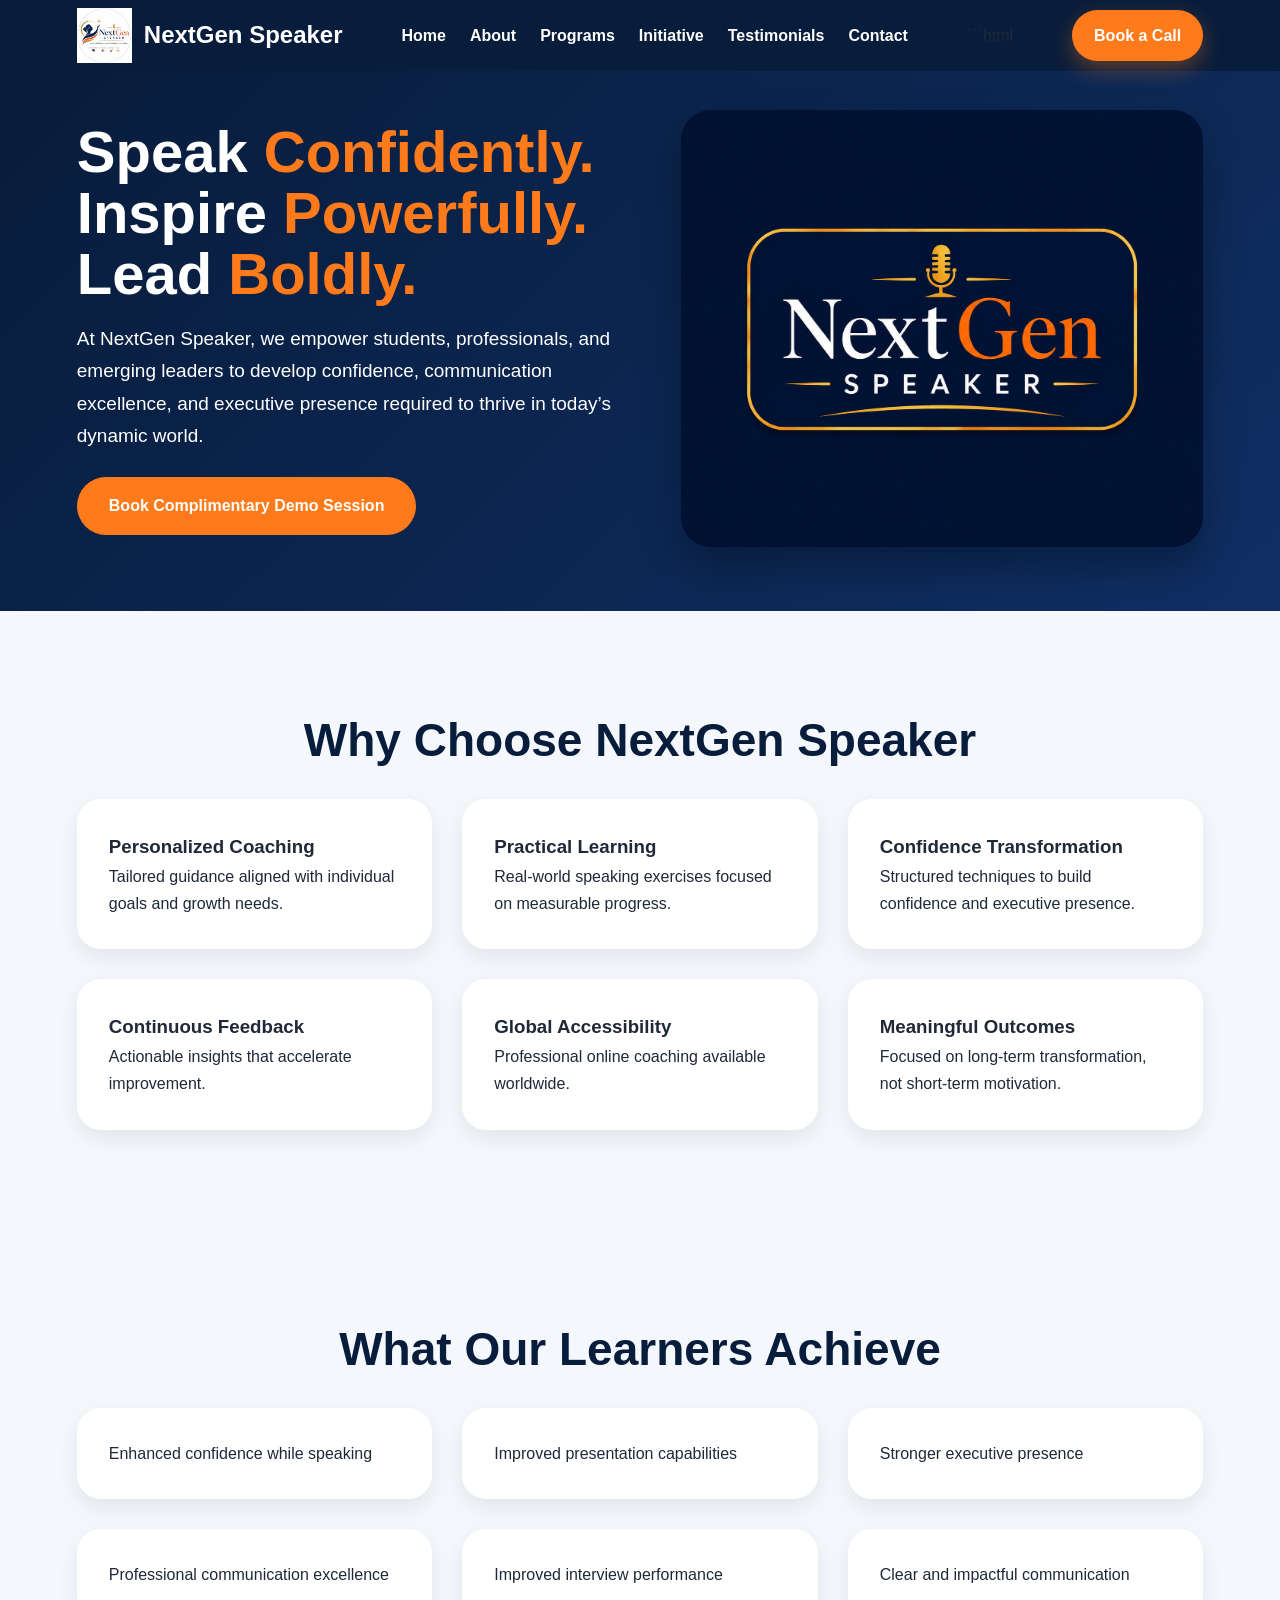
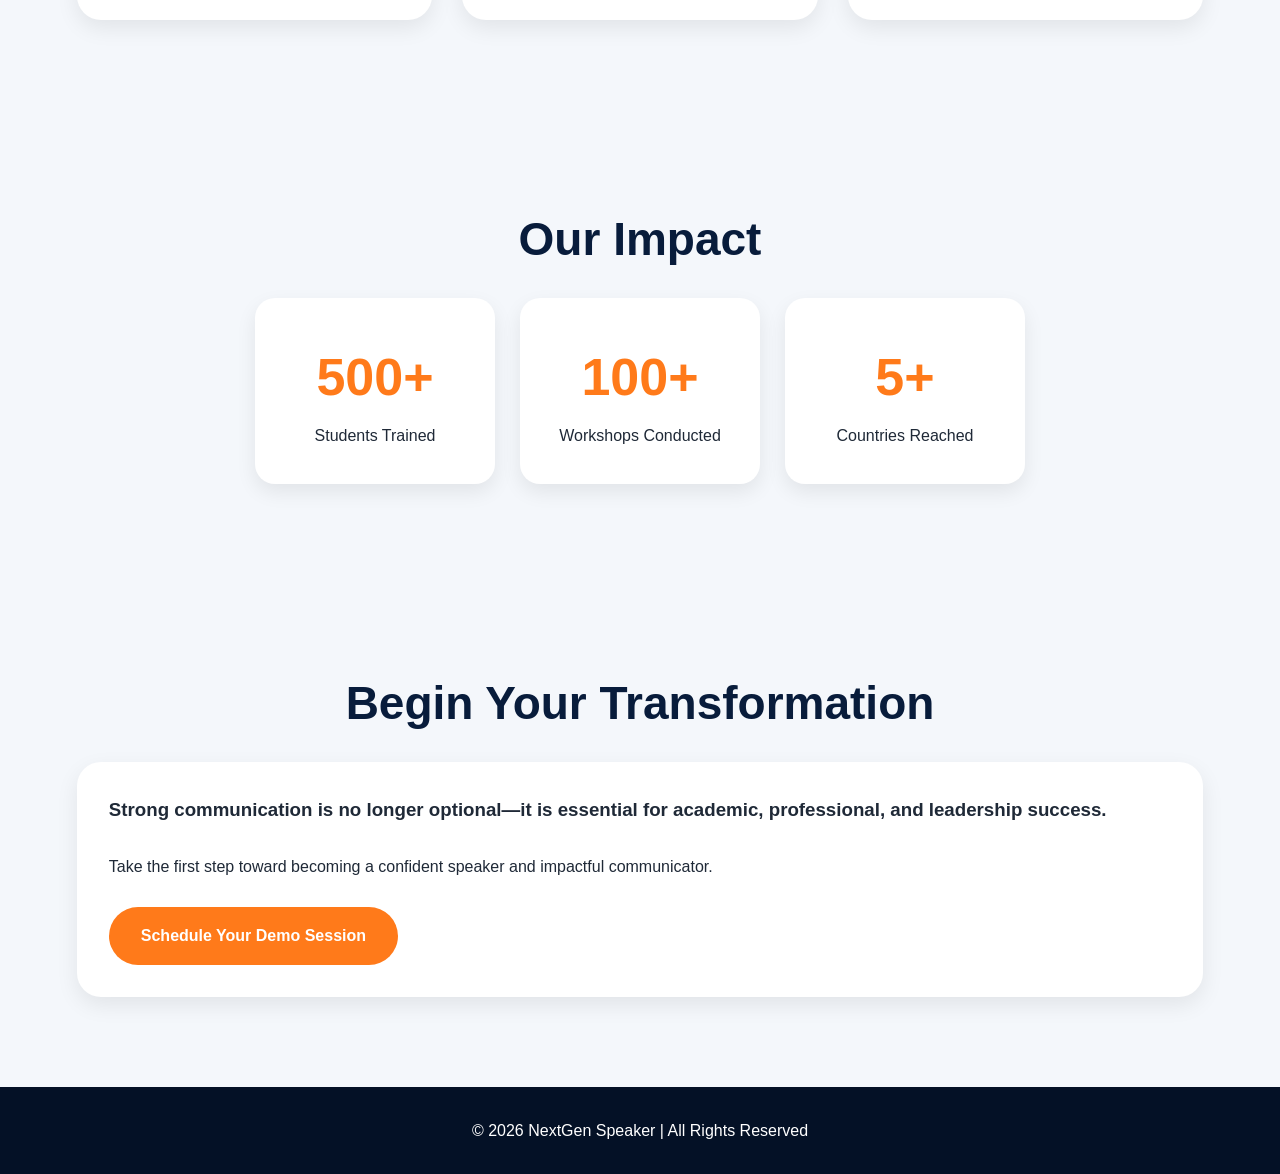
==== index.html @ 70e4edd7 "Initial website upload" ====
<!DOCTYPE html>
<html lang="en">
<head>
  <meta charset="UTF-8" />
  <meta name="viewport" content="width=device-width, initial-scale=1.0"/>
  <title>NextGen Speaker</title>
  <link rel="stylesheet" href="style.css"/>
  <script defer src="script.js"></script>
</head>
<body>

<nav class="navbar">
  <div class="logo">
    <img src="assets/logo.png" alt="logo">
    <h2>NextGen Speaker</h2>
  </div>

  <ul class="nav-links">
    <li><a href="index.html">Home</a></li>
    <li><a href="about.html">About</a></li>
    <li><a href="programs.html">Programs</a></li>
    <li><a href="initiative.html">Initiative</a></li>
    <li><a href="testimonials.html">Testimonials</a></li>
    <li><a href="contact.html">Contact</a></li>
  </ul>

  ```html
<a class="book-call-btn"
   target="_blank"
   href="https://docs.google.com/forms/d/e/1FAIpQLSdMzeTtLta0wJcuOZrru4Nrf5cZxWJARUwPD7wtIhkrljcVXA/viewform">
   Book a Call
</a>

</nav>

<section class="hero">
  <div>
    <h1>
      Speak <span>Confidently.</span><br>
      Inspire <span>Powerfully.</span><br>
      Lead <span>Boldly.</span>
    </h1>

    <p>
      At NextGen Speaker, we empower students, professionals, and emerging leaders
      to develop confidence, communication excellence, and executive presence
      required to thrive in today’s dynamic world.
    </p>

    <a href="contact.html" class="btn">Book Complimentary Demo Session</a>
  </div>

  <img src="assets/cover.png" alt="Founder">
</section>


<section>
  <h2 class="section-title">Why Choose NextGen Speaker</h2>

  <div class="card-grid">
    <div class="card">
      <h3>Personalized Coaching</h3>
      <p>Tailored guidance aligned with individual goals and growth needs.</p>
    </div>

    <div class="card">
      <h3>Practical Learning</h3>
      <p>Real-world speaking exercises focused on measurable progress.</p>
    </div>

    <div class="card">
      <h3>Confidence Transformation</h3>
      <p>Structured techniques to build confidence and executive presence.</p>
    </div>

    <div class="card">
      <h3>Continuous Feedback</h3>
      <p>Actionable insights that accelerate improvement.</p>
    </div>

    <div class="card">
      <h3>Global Accessibility</h3>
      <p>Professional online coaching available worldwide.</p>
    </div>

    <div class="card">
      <h3>Meaningful Outcomes</h3>
      <p>Focused on long-term transformation, not short-term motivation.</p>
    </div>
  </div>
</section>

<section>
  <h2 class="section-title">What Our Learners Achieve</h2>

  <div class="card-grid">
    <div class="card">Enhanced confidence while speaking</div>
    <div class="card">Improved presentation capabilities</div>
    <div class="card">Stronger executive presence</div>
    <div class="card">Professional communication excellence</div>
    <div class="card">Improved interview performance</div>
    <div class="card">Clear and impactful communication</div>
  </div>
</section>

<section>
  <h2 class="section-title">Our Impact</h2>

  <div class="stats">
    <div class="stat-box">
      <h2 class="counter" data-target="500">0</h2>
      <p>Students Trained</p>
    </div>

    <div class="stat-box">
      <h2 class="counter" data-target="100">0</h2>
      <p>Workshops Conducted</p>
    </div>

    <div class="stat-box">
      <h2 class="counter" data-target="5">0</h2>
      <p>Countries Reached</p>
    </div>
  </div>
</section>

<section>
  <h2 class="section-title">Begin Your Transformation</h2>

  <div class="card">
    <h3>
      Strong communication is no longer optional—it is essential for academic,
      professional, and leadership success.
    </h3>

    <br>

    <p>
      Take the first step toward becoming a confident speaker and impactful communicator.
    </p>

    <br>

    <a href="contact.html" class="btn">Schedule Your Demo Session</a>
  </div>
</section>

<footer>
  © 2026 NextGen Speaker | All Rights Reserved
</footer>

</body>
</html>
---- style.css ----
*{
  margin:0;
  padding:0;
  box-sizing:border-box;
}

:root{
  --navy:#081c3b;
  --navy2:#12376a;
  --orange:#ff7a1a;
  --white:#ffffff;
  --light:#f4f7fb;
  --dark:#1f2937;
}

html{
  scroll-behavior:smooth;
}

body{
  font-family:Arial,sans-serif;
  line-height:1.7;
  color:var(--dark);
  background:var(--light);
}

img{
  max-width:100%;
  display:block;
}

a{
  text-decoration:none;
}

section{
  padding:90px 6%;
}

/* NAVBAR */
.navbar{
  background:var(--navy);
  padding:8px 6%;
  display:flex;
  justify-content:space-between;
  align-items:center;
  position:sticky;
  top:0;
  z-index:999;
  min-height:65px;
}

.logo{
  display:flex;
  align-items:center;
  gap:12px;
}

.logo img{
  width:55px;
}

.logo h2{
  color:white;
}

.nav-links{
  display:flex;
  gap:24px;
  list-style:none;
}

.nav-links a{
  color:white;
  font-weight:600;
}

.nav-links a:hover{
  color:var(--orange);
}

.book-call-btn{
  background:#ff7a1a;
  color:white;
  padding:12px 22px;
  border-radius:30px;
  font-weight:700;
  box-shadow:0 8px 22px rgba(255,122,26,.35);
}

/* HERO */
.hero{
  min-height:60vh;
  display:grid;
  grid-template-columns:1.1fr 1fr;
  align-items:center;
  gap:30px;
  padding:15px 6% 40px 6%;
  background:linear-gradient(135deg,#081c3b,#0f2f64);
  color:white;
}

.hero h1{
  font-size:58px;
  line-height:1.05;
  margin-bottom:18px;
}

.hero span{
  color:var(--orange);
}

.hero p{
  font-size:19px;
  margin-bottom:25px;
  max-width:650px;
}

.hero img{
   width:100%;
   height:auto;
   max-height:none;
   object-fit:contain;
   border-radius:30px;
   box-shadow:0 20px 40px rgba(0,0,0,.3);
}

.btn{
  display:inline-block;
  padding:15px 32px;
  background:var(--orange);
  color:white;
  border-radius:40px;
  font-weight:bold;
}


/* TITLES */
.section-title{
  font-size:46px;
  color:var(--navy);
  text-align:center;
  margin-bottom:20px;
}

.section-subtitle{
  text-align:center;
  max-width:850px;
  margin:auto auto 60px;
  font-size:20px;
}

/* CARDS */
.card-grid{
  display:grid;
  grid-template-columns:repeat(auto-fit,minmax(280px,1fr));
  gap:30px;
}

.card{
  background:white;
  padding:32px;
  border-radius:24px;
  box-shadow:0 8px 22px rgba(0,0,0,.08);
  transition:.3s;
}

.card:hover{
  transform:translateY(-6px);
}

/* PROGRAM CARDS */
.program-card{
  background:linear-gradient(135deg,#081c3b,#153a72);
  color:white;
  padding:50px;
  border-radius:30px;
  margin-bottom:40px;
  box-shadow:0 20px 45px rgba(0,0,0,.15);
}

.program-card h2{
  font-size:42px;
  color:white;
  margin-bottom:10px;
}

.program-card h3{
  color:var(--orange);
  font-size:24px;
  margin-bottom:25px;
}

.program-card p{
  font-size:20px;
  line-height:1.7;
  margin-bottom:30px;
  color:#e8edf7;
}

.program-card ul{
  list-style:none;
  padding:0;
  display:grid;
  grid-template-columns:1fr 1fr;
  gap:18px;
}

.program-card li{
  background:rgba(255,255,255,.08);
  padding:18px 22px;
  border-radius:16px;
  font-size:18px;
  border:1px solid rgba(255,255,255,.1);
}

/* STATS */
.stats{
  display:flex;
  justify-content:center;
  gap:25px;
  flex-wrap:wrap;
}

.stat-box{
  background:white;
  padding:35px;
  min-width:240px;
  border-radius:20px;
  text-align:center;
  box-shadow:0 8px 20px rgba(0,0,0,.08);
}

.stat-box h2{
  font-size:52px;
  color:var(--orange);
}

```css id="m4b9zt"
/* TESTIMONIALS */
.testimonial-section{
  padding:30px 7%;
}

.testimonial-premium{
  display:grid;
  grid-template-columns:1fr 1.2fr;
  gap:40px;
  background:white;
  border-radius:26px;
  padding:35px;
  box-shadow:0 15px 40px rgba(0,0,0,.08);
  align-items:center;
}

.testimonial-image img{
  width:100%;
  border-radius:16px;
  box-shadow:0 10px 30px rgba(0,0,0,.15);
}

.testimonial-content{
  border-left:4px solid var(--orange);
  padding-left:30px;
}

.testimonial-content h2{
  font-size:42px;
  color:var(--navy);
  margin-bottom:8px;
}

.testimonial-content h4{
  color:var(--orange);
  font-size:22px;
  margin-bottom:18px;
}

.quote-mark{
  font-size:70px;
  color:var(--orange);
  line-height:.8;
}

.testimonial-content p{
  font-size:20px;
  line-height:1.8;
  color:#333;
}

/* FOOTER */
footer{
  background:#041126;
  color:white;
  text-align:center;
  padding:30px;
}

/* RESPONSIVE */
@media(max-width:992px){

  .hero{
    min-height:auto;
    grid-template-columns:1fr;
    padding:50px 6%;
  }

  .hero h1{
    font-size:44px;
  }

  .program-card ul{
    grid-template-columns:1fr;
  }

  .testimonial-premium{
    grid-template-columns:1fr;
  }

  .testimonial-content{
    border-left:none;
    border-top:4px solid var(--orange);
    padding-left:0;
    padding-top:20px;
  }
}

@media(max-width:768px){

  .navbar{
    flex-direction:column;
    gap:15px;
    padding:14px 6%;
  }

  .nav-links{
    flex-wrap:wrap;
    justify-content:center;
    gap:16px;
  }

  .book-call-btn{
    padding:10px 18px;
    font-size:14px;
  }

  .section-title{
    font-size:32px;
  }

  .hero h1{
    font-size:36px;
  }

  .hero p{
    font-size:17px;
  }

  .program-card{
    padding:32px;
  }

  .program-card h2{
    font-size:30px;
  }

  .program-card h3{
    font-size:20px;
  }

  .program-card p,
  .program-card li{
    font-size:16px;
  }

  .testimonial-content h2{
    font-size:30px;
  }

  .testimonial-content h4{
    font-size:18px;
  }

  .testimonial-content p{
    font-size:18px;
  }
}
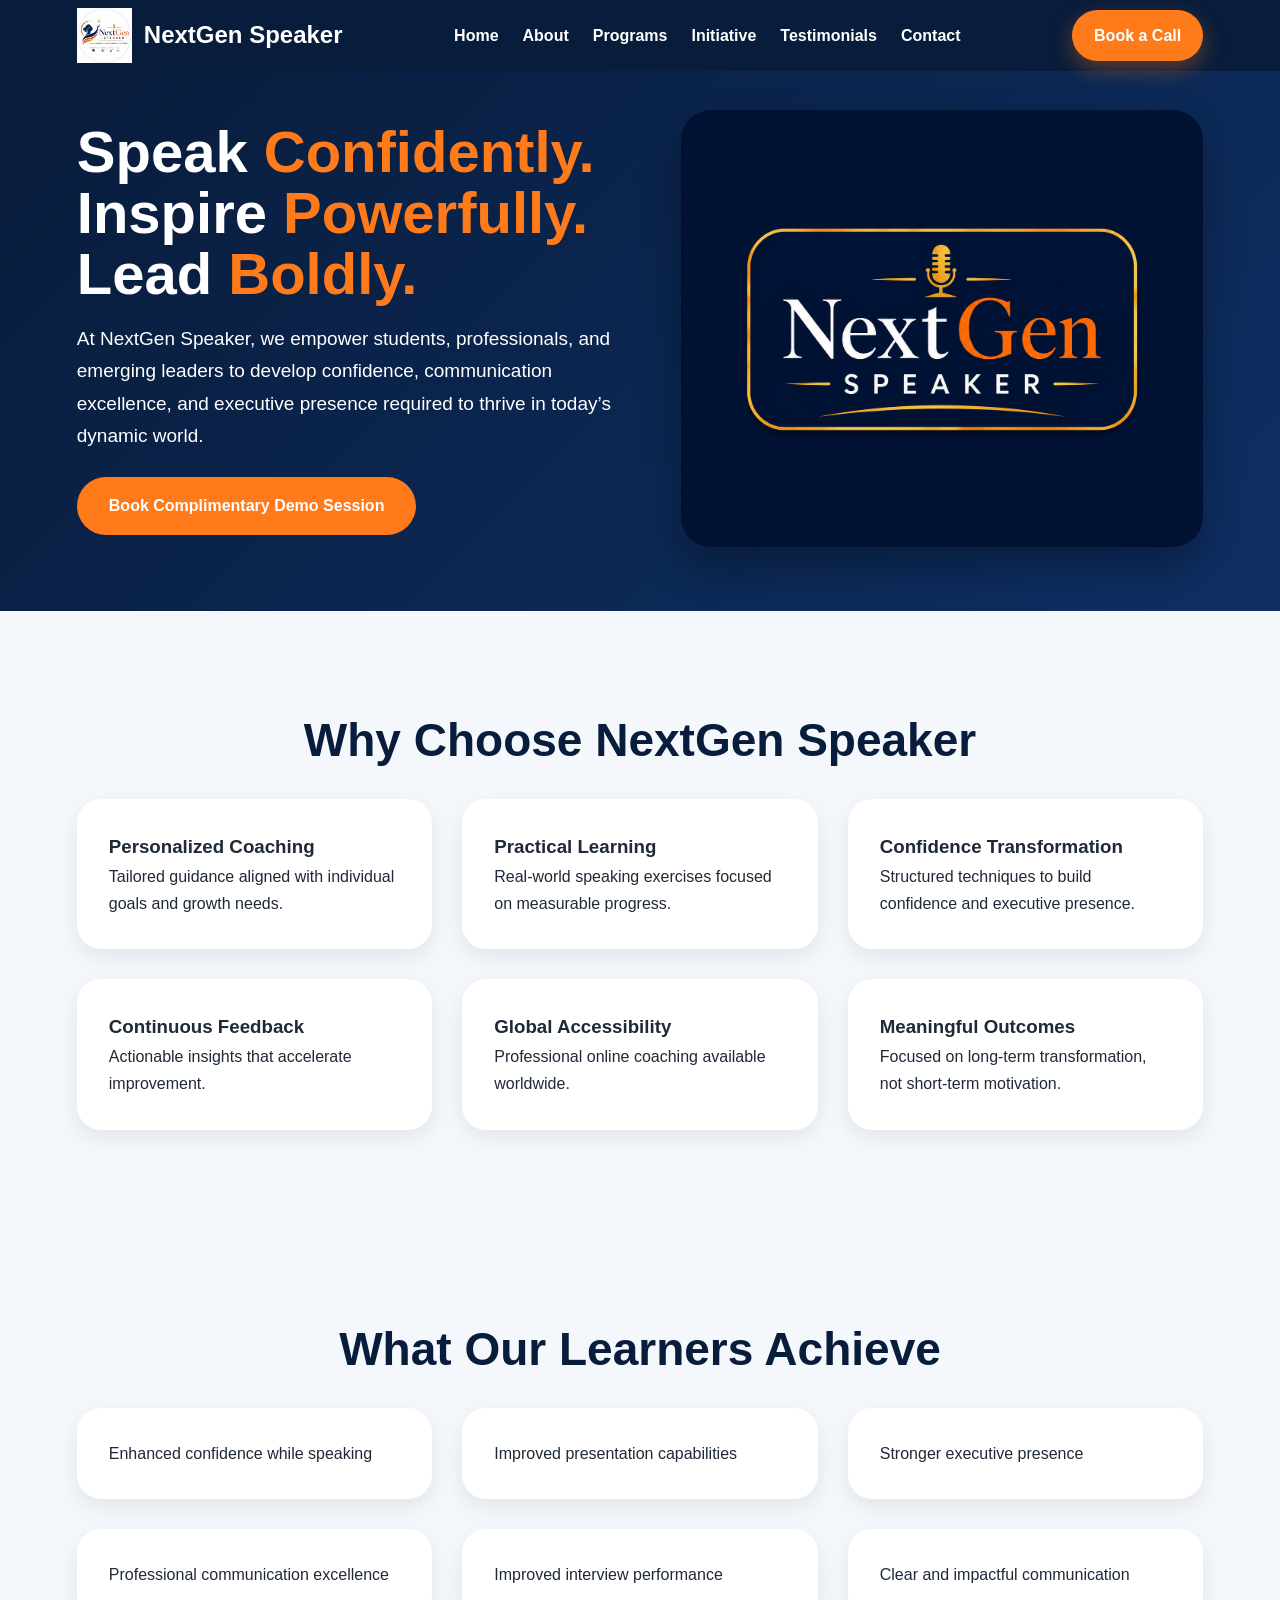
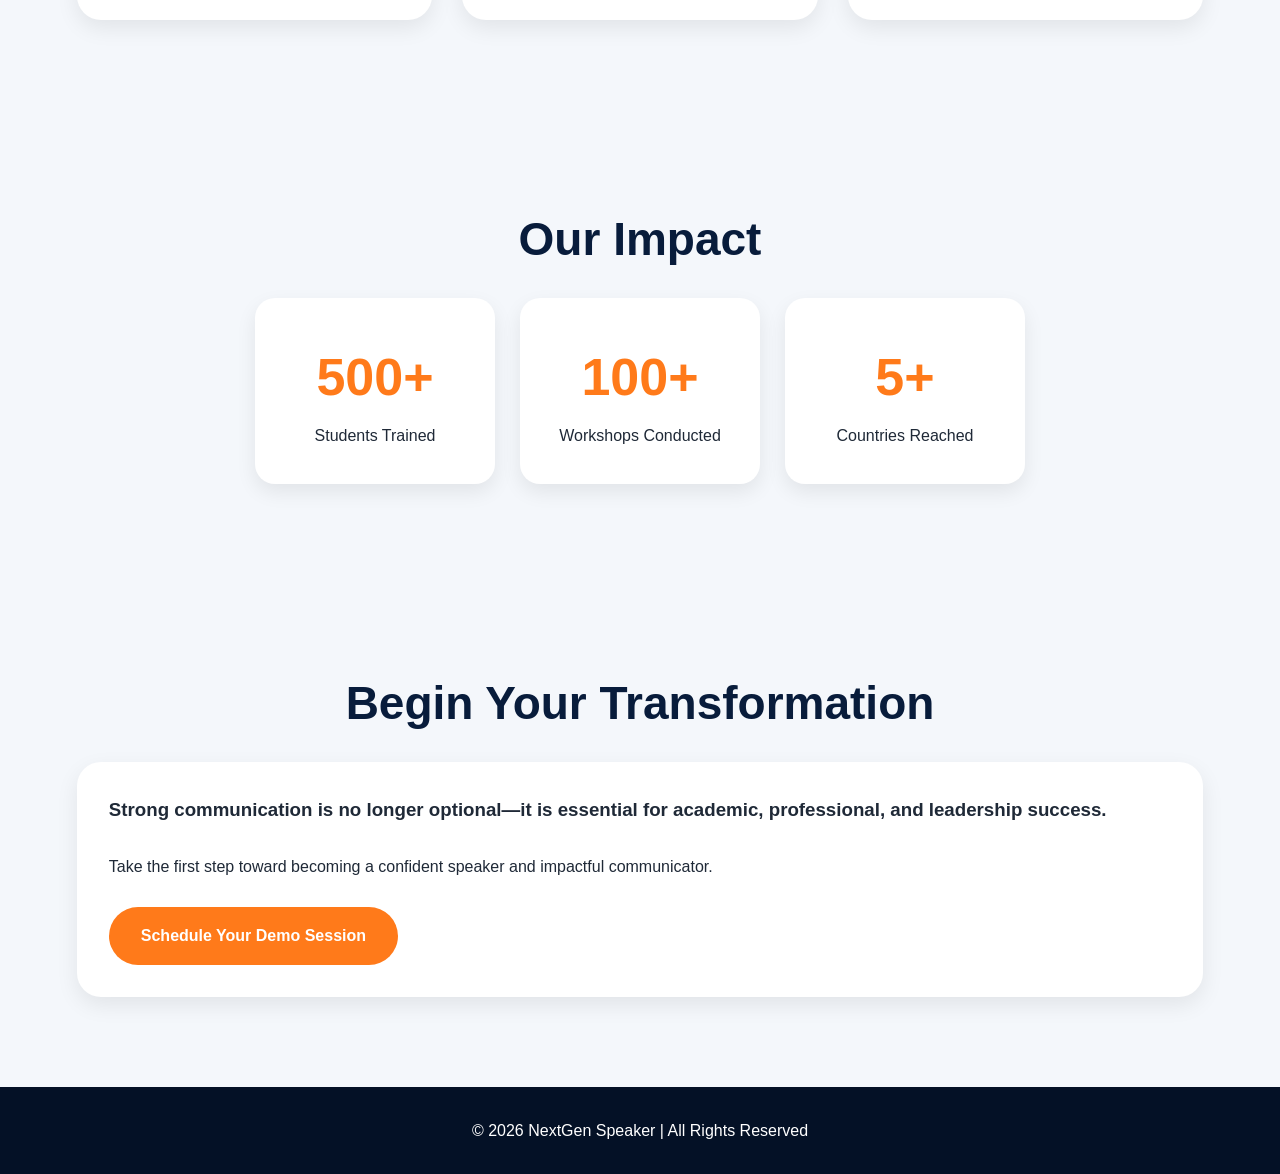
==== commit 1e24dad2: "Remove Book a Call button from index.html" ====
--- a/index.html
+++ b/index.html
@@ -24,7 +24,7 @@
     <li><a href="contact.html">Contact</a></li>
   </ul>
 
-  ```html
+
 <a class="book-call-btn"
    target="_blank"
    href="https://docs.google.com/forms/d/e/1FAIpQLSdMzeTtLta0wJcuOZrru4Nrf5cZxWJARUwPD7wtIhkrljcVXA/viewform">
@@ -150,4 +150,4 @@
 </footer>
 
 </body>
-</html>+</html>
